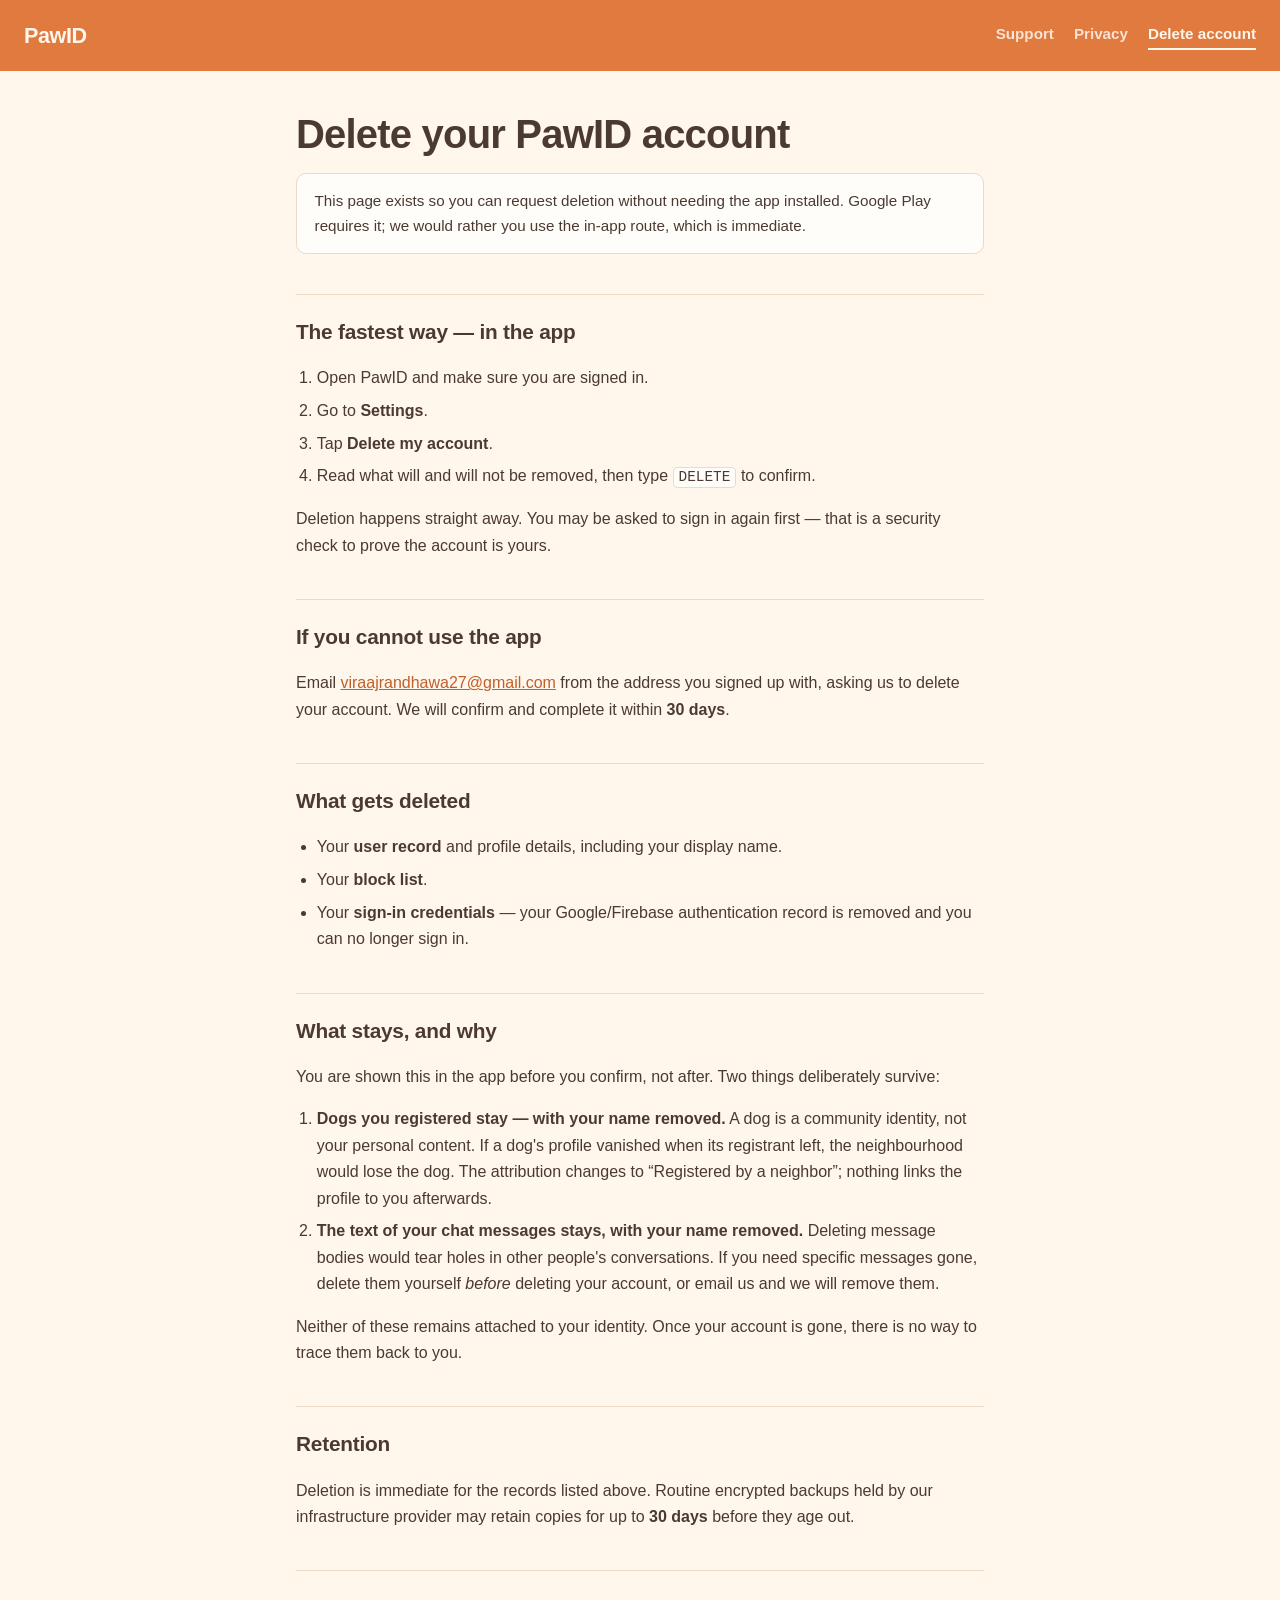
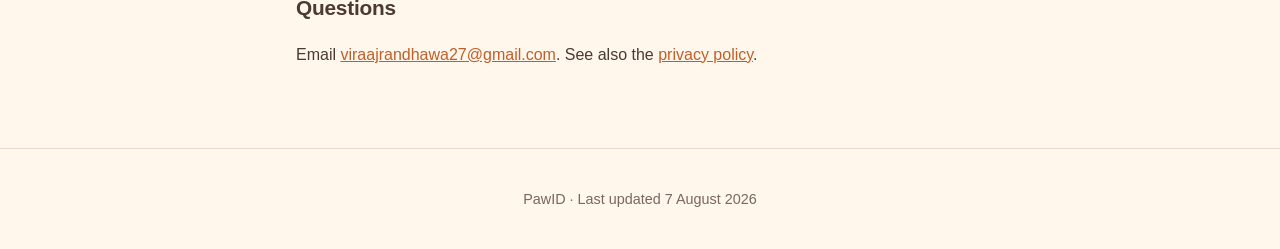
==== delete-account.html @ 0b24d39d "PawID public site — support, privacy policy, account deletion The three URLs Google Play requires to" ====
<!DOCTYPE html>
<html lang="en">
<head>
<meta charset="utf-8">
<meta name="viewport" content="width=device-width, initial-scale=1">
<title>PawID — Delete your account</title>
<link rel="stylesheet" href="style.css">
</head>
<body>
<header>
  <a class="mark" href="./">PawID</a>
  <nav><a href="./">Support</a><a href="privacy.html">Privacy</a><a href="delete-account.html" aria-current="page">Delete account</a></nav>
</header>

<main>
<h1>Delete your PawID account</h1>
<p class="meta">This page exists so you can request deletion without needing the app installed. Google Play requires it; we would rather you use the in-app route, which is immediate.</p>

<h2>The fastest way — in the app</h2>
<ol>
  <li>Open PawID and make sure you are signed in.</li>
  <li>Go to <strong>Settings</strong>.</li>
  <li>Tap <strong>Delete my account</strong>.</li>
  <li>Read what will and will not be removed, then type <code>DELETE</code> to confirm.</li>
</ol>
<p>Deletion happens straight away. You may be asked to sign in again first — that is a security check to prove the account is yours.</p>

<h2>If you cannot use the app</h2>
<p>Email <a href="mailto:viraajrandhawa27@gmail.com?subject=PawID%20account%20deletion%20request">viraajrandhawa27@gmail.com</a> from the address you signed up with, asking us to delete your account. We will confirm and complete it within <strong>30 days</strong>.</p>

<h2 id="what-is-deleted">What gets deleted</h2>
<ul>
  <li>Your <strong>user record</strong> and profile details, including your display name.</li>
  <li>Your <strong>block list</strong>.</li>
  <li>Your <strong>sign-in credentials</strong> — your Google/Firebase authentication record is removed and you can no longer sign in.</li>
</ul>

<h2 id="what-is-kept">What stays, and why</h2>
<p>You are shown this in the app before you confirm, not after. Two things deliberately survive:</p>
<ol>
  <li>
    <strong>Dogs you registered stay — with your name removed.</strong>
    A dog is a community identity, not your personal content. If a dog's profile vanished when its registrant left, the neighbourhood would lose the dog. The attribution changes to &ldquo;Registered by a neighbor&rdquo;; nothing links the profile to you afterwards.
  </li>
  <li>
    <strong>The text of your chat messages stays, with your name removed.</strong>
    Deleting message bodies would tear holes in other people's conversations. If you need specific messages gone, delete them yourself <em>before</em> deleting your account, or email us and we will remove them.
  </li>
</ol>
<p>Neither of these remains attached to your identity. Once your account is gone, there is no way to trace them back to you.</p>

<h2>Retention</h2>
<p>Deletion is immediate for the records listed above. Routine encrypted backups held by our infrastructure provider may retain copies for up to <strong>30 days</strong> before they age out.</p>

<h2>Questions</h2>
<p>Email <a href="mailto:viraajrandhawa27@gmail.com">viraajrandhawa27@gmail.com</a>. See also the <a href="privacy.html">privacy policy</a>.</p>
</main>

<footer><p>PawID · Last updated 7 August 2026</p></footer>
</body>
</html>
---- style.css ----
/* PawID public site — palette matches app/lib/core/theme/app_colors.dart, so the
   policy page and the app look like the same product. Single stylesheet, no
   external fonts or CDN: a store reviewer opening this on a slow connection
   should get the text instantly, and a blocked font host must never be able to
   make a required legal page look broken. */

:root {
  --honey: #e07a3f;
  --honey-deep: #c15f2a;
  --cream: #fff6ec;
  --cocoa: #4b3a31;
  --muted: #7a685d;
  --rule: #ecd9c6;
  --card: #fffdfa;
}

@media (prefers-color-scheme: dark) {
  :root {
    --cream: #1c1614;
    --cocoa: #f0e6dc;
    --muted: #b3a396;
    --rule: #3a2e28;
    --card: #241c19;
    --honey: #f0a06a;
  }
}

* { box-sizing: border-box; }

body {
  margin: 0;
  background: var(--cream);
  color: var(--cocoa);
  font: 16px/1.65 -apple-system, BlinkMacSystemFont, "Segoe UI", Roboto, "Helvetica Neue", Arial, sans-serif;
  -webkit-text-size-adjust: 100%;
}

header {
  display: flex;
  flex-wrap: wrap;
  align-items: center;
  gap: 0.5rem 1.5rem;
  padding: 1.1rem 1.5rem;
  background: var(--honey);
  color: #fff6ec;
}

header .mark {
  font-size: 1.35rem;
  font-weight: 800;
  letter-spacing: -0.02em;
  color: #fff6ec;
  text-decoration: none;
  margin-right: auto;
}

header nav { display: flex; flex-wrap: wrap; gap: 1.25rem; }

header nav a {
  color: #fff6ec;
  text-decoration: none;
  font-weight: 600;
  font-size: 0.95rem;
  opacity: 0.85;
  padding-bottom: 2px;
  border-bottom: 2px solid transparent;
}

header nav a:hover { opacity: 1; }
header nav a[aria-current="page"] { opacity: 1; border-bottom-color: #fff6ec; }

main {
  max-width: 46rem;
  margin: 0 auto;
  padding: 2.5rem 1.5rem 4rem;
}

h1 {
  font-size: clamp(1.9rem, 5vw, 2.5rem);
  line-height: 1.15;
  letter-spacing: -0.02em;
  margin: 0 0 1rem;
}

h2 {
  font-size: 1.3rem;
  letter-spacing: -0.01em;
  margin: 2.5rem 0 0.75rem;
  padding-top: 1.25rem;
  border-top: 1px solid var(--rule);
}

h3 { font-size: 1.05rem; margin: 1.75rem 0 0.4rem; }

.lede { font-size: 1.15rem; color: var(--muted); margin-top: -0.35rem; }

.meta {
  background: var(--card);
  border: 1px solid var(--rule);
  border-radius: 10px;
  padding: 0.9rem 1.1rem;
  font-size: 0.95rem;
}

a { color: var(--honey-deep); }
@media (prefers-color-scheme: dark) { a { color: var(--honey); } }

ul, ol { padding-left: 1.3rem; }
li { margin: 0.4rem 0; }

code {
  background: var(--card);
  border: 1px solid var(--rule);
  border-radius: 4px;
  padding: 0.1em 0.35em;
  font-size: 0.9em;
}

/* Tables must scroll inside their own box rather than making the page scroll
   sideways on a phone — a reviewer reads this on a handset. */
table {
  display: block;
  overflow-x: auto;
  width: 100%;
  border-collapse: collapse;
  font-size: 0.94rem;
  margin: 1rem 0;
}

th, td {
  border: 1px solid var(--rule);
  padding: 0.55rem 0.7rem;
  text-align: left;
  vertical-align: top;
}

th { background: var(--card); font-weight: 600; }

footer {
  border-top: 1px solid var(--rule);
  padding: 1.5rem;
  text-align: center;
  color: var(--muted);
  font-size: 0.9rem;
}

footer a { color: var(--muted); }
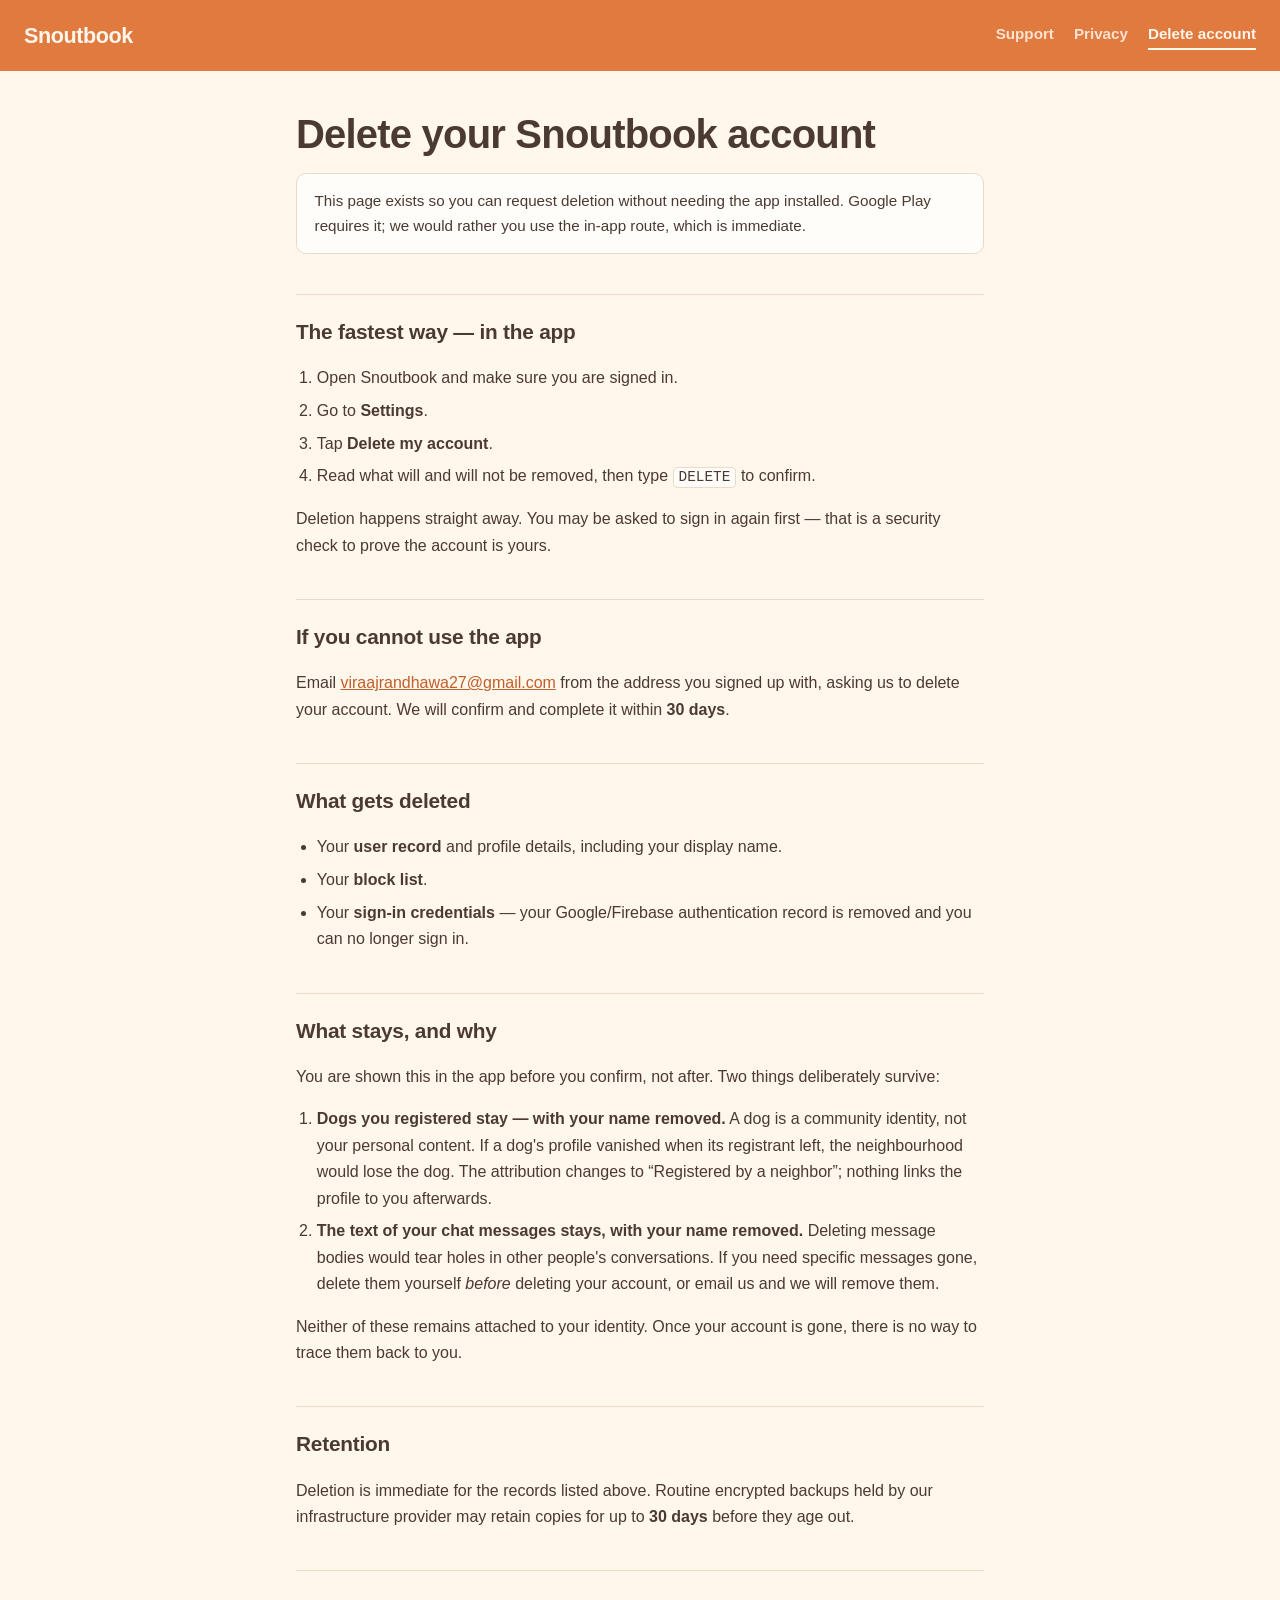
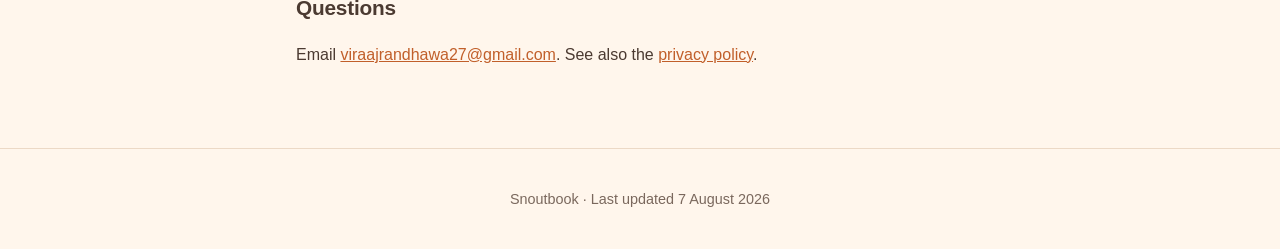
==== commit 6bc7d39f: "Rename PawID to Snoutbook PawID was already taken on the App Store.  Co-Authored-By: Claude Opus 5.5" ====
--- a/delete-account.html
+++ b/delete-account.html
@@ -3,22 +3,22 @@
 <head>
 <meta charset="utf-8">
 <meta name="viewport" content="width=device-width, initial-scale=1">
-<title>PawID — Delete your account</title>
+<title>Snoutbook — Delete your account</title>
 <link rel="stylesheet" href="style.css">
 </head>
 <body>
 <header>
-  <a class="mark" href="./">PawID</a>
+  <a class="mark" href="./">Snoutbook</a>
   <nav><a href="./">Support</a><a href="privacy.html">Privacy</a><a href="delete-account.html" aria-current="page">Delete account</a></nav>
 </header>
 
 <main>
-<h1>Delete your PawID account</h1>
+<h1>Delete your Snoutbook account</h1>
 <p class="meta">This page exists so you can request deletion without needing the app installed. Google Play requires it; we would rather you use the in-app route, which is immediate.</p>
 
 <h2>The fastest way — in the app</h2>
 <ol>
-  <li>Open PawID and make sure you are signed in.</li>
+  <li>Open Snoutbook and make sure you are signed in.</li>
   <li>Go to <strong>Settings</strong>.</li>
   <li>Tap <strong>Delete my account</strong>.</li>
   <li>Read what will and will not be removed, then type <code>DELETE</code> to confirm.</li>
@@ -26,7 +26,7 @@
 <p>Deletion happens straight away. You may be asked to sign in again first — that is a security check to prove the account is yours.</p>
 
 <h2>If you cannot use the app</h2>
-<p>Email <a href="mailto:viraajrandhawa27@gmail.com?subject=PawID%20account%20deletion%20request">viraajrandhawa27@gmail.com</a> from the address you signed up with, asking us to delete your account. We will confirm and complete it within <strong>30 days</strong>.</p>
+<p>Email <a href="mailto:viraajrandhawa27@gmail.com?subject=Snoutbook%20account%20deletion%20request">viraajrandhawa27@gmail.com</a> from the address you signed up with, asking us to delete your account. We will confirm and complete it within <strong>30 days</strong>.</p>
 
 <h2 id="what-is-deleted">What gets deleted</h2>
 <ul>
@@ -56,6 +56,6 @@
 <p>Email <a href="mailto:viraajrandhawa27@gmail.com">viraajrandhawa27@gmail.com</a>. See also the <a href="privacy.html">privacy policy</a>.</p>
 </main>
 
-<footer><p>PawID · Last updated 7 August 2026</p></footer>
+<footer><p>Snoutbook · Last updated 7 August 2026</p></footer>
 </body>
 </html>
--- a/style.css
+++ b/style.css
@@ -1,4 +1,4 @@
-/* PawID public site — palette matches app/lib/core/theme/app_colors.dart, so the
+/* Snoutbook public site — palette matches app/lib/core/theme/app_colors.dart, so the
    policy page and the app look like the same product. Single stylesheet, no
    external fonts or CDN: a store reviewer opening this on a slow connection
    should get the text instantly, and a blocked font host must never be able to
